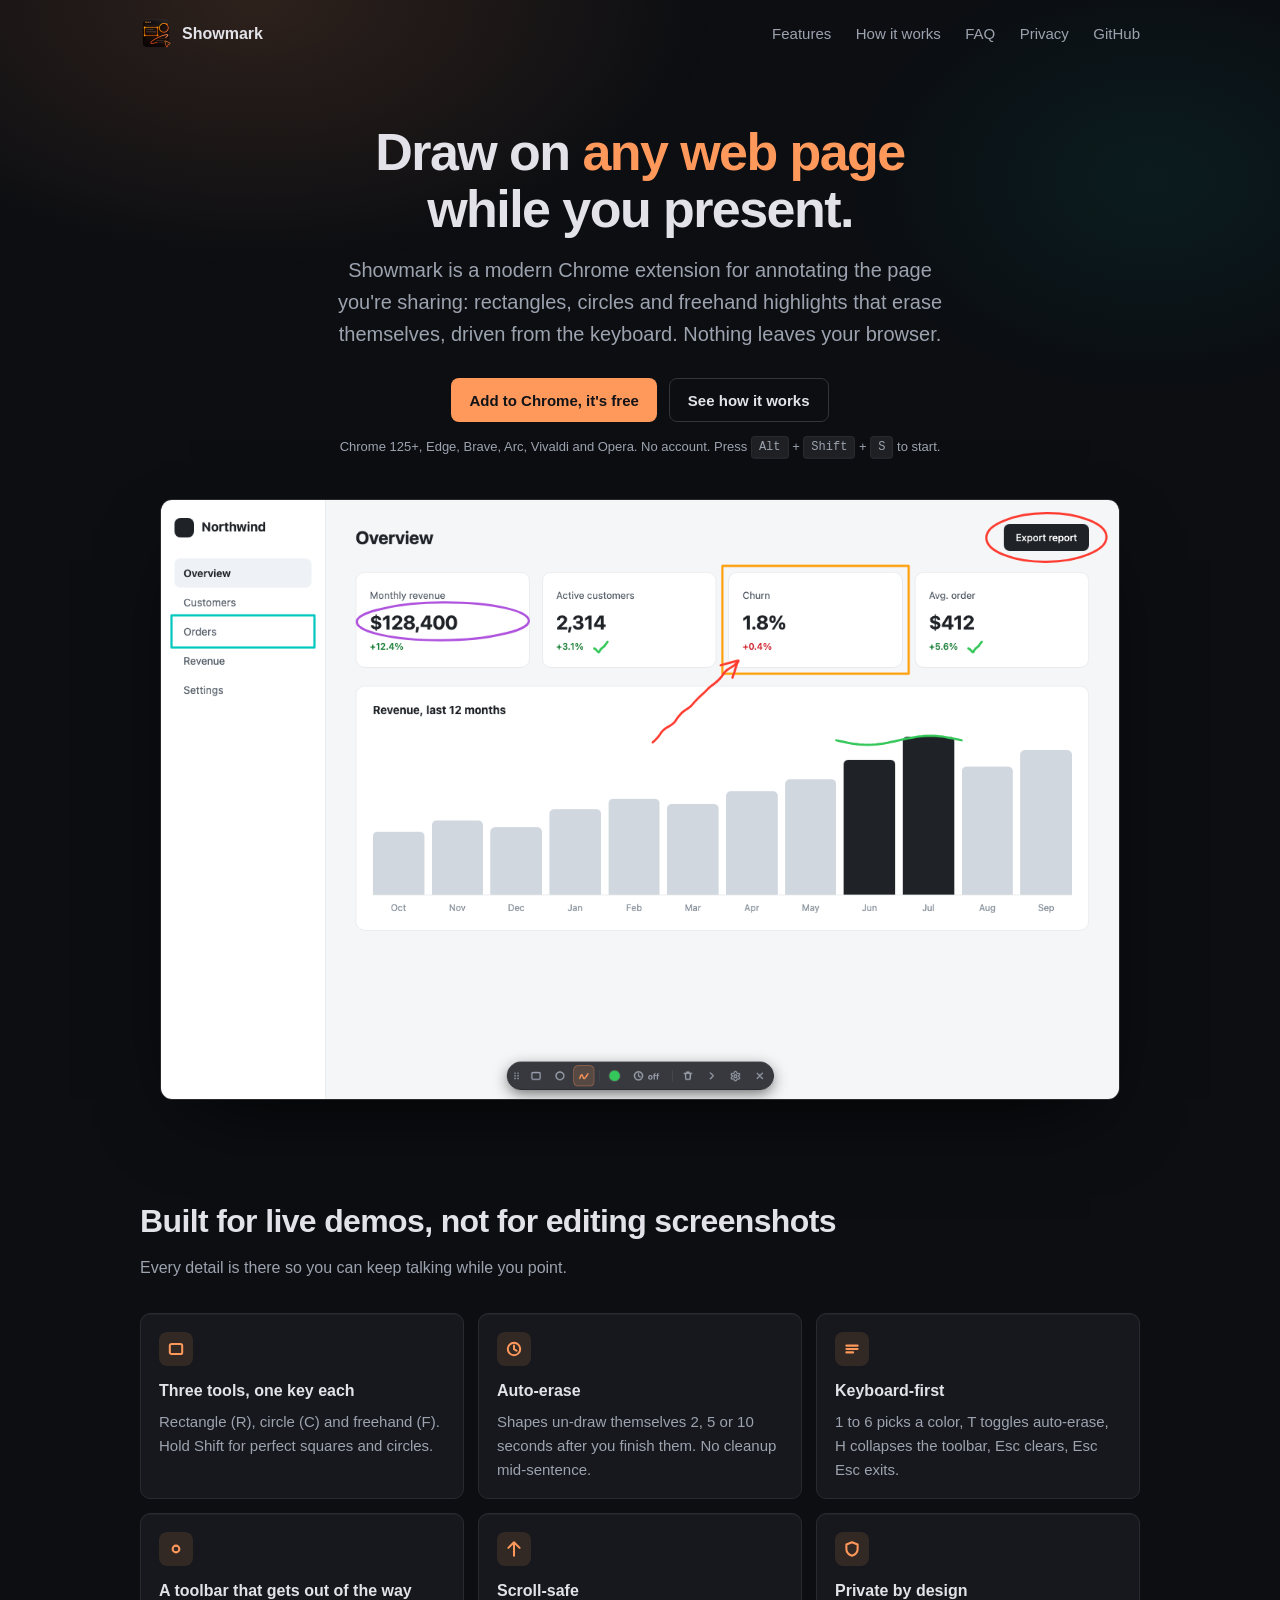
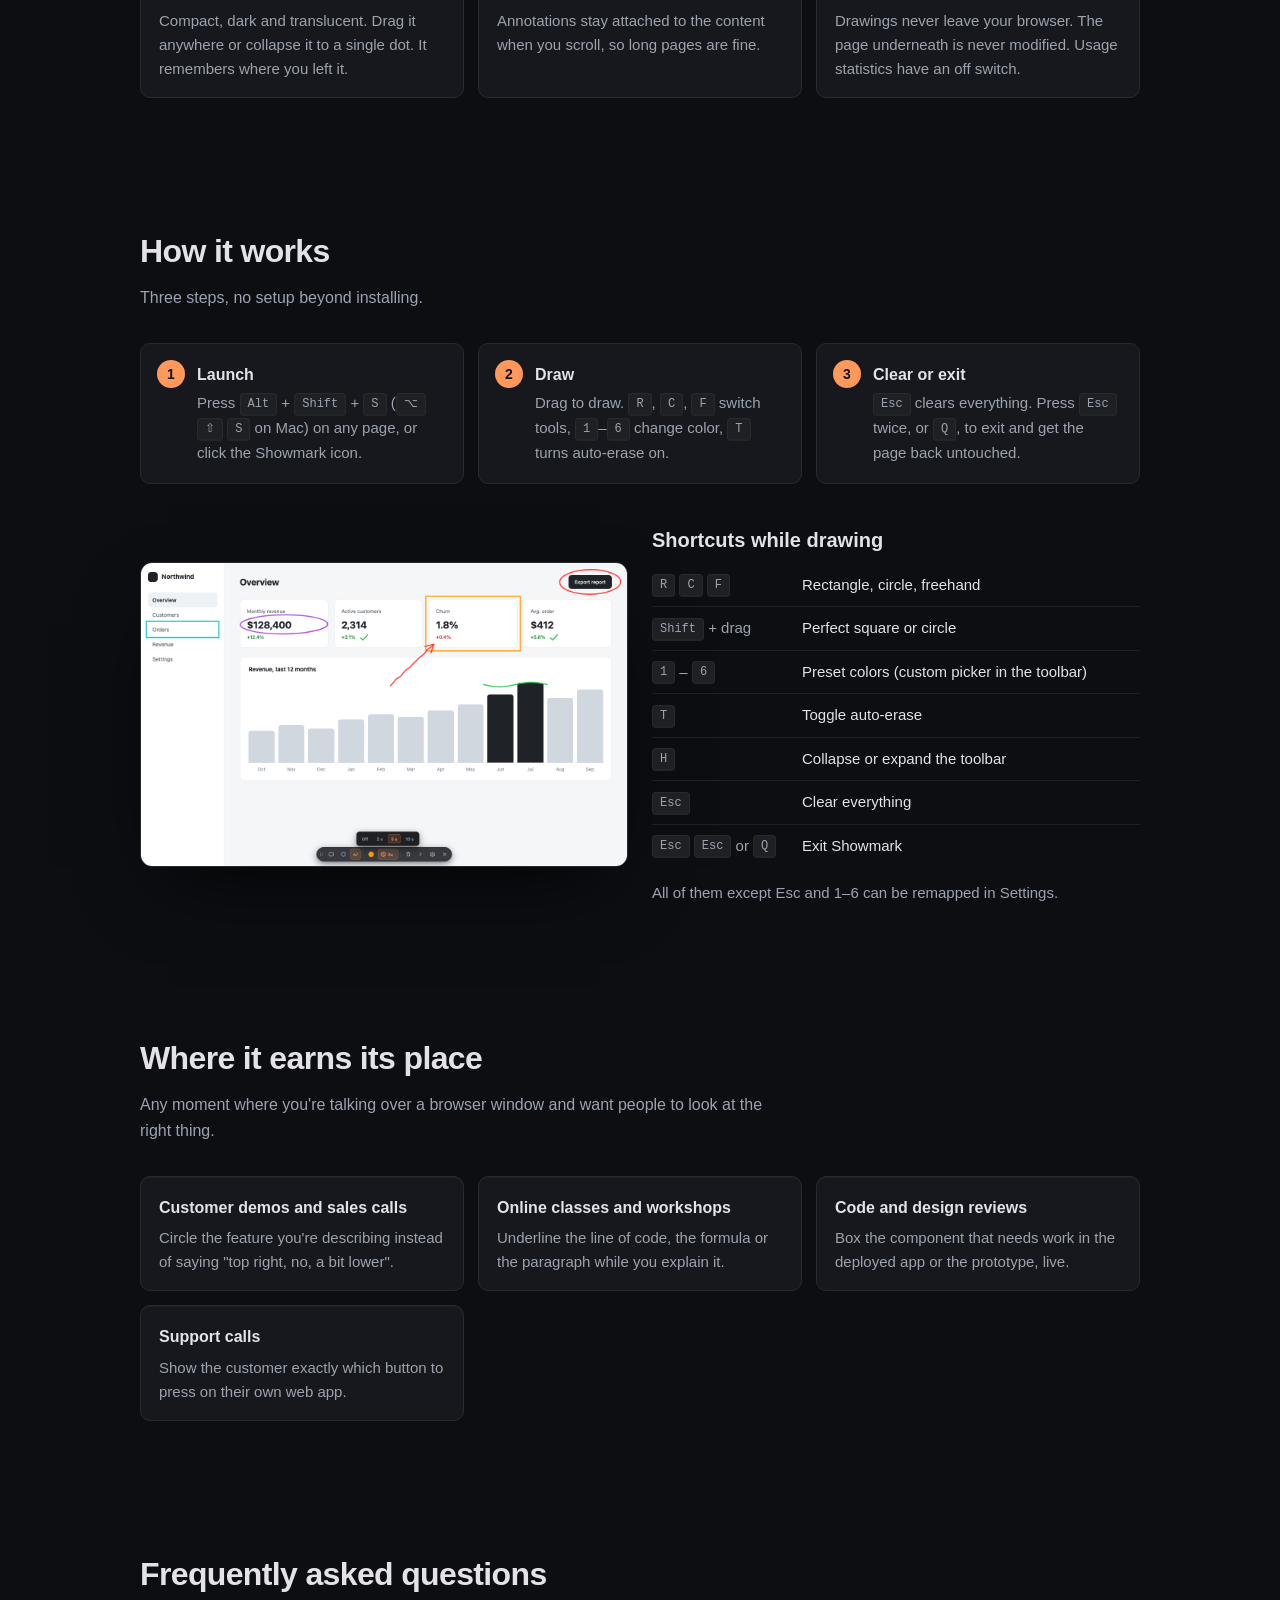
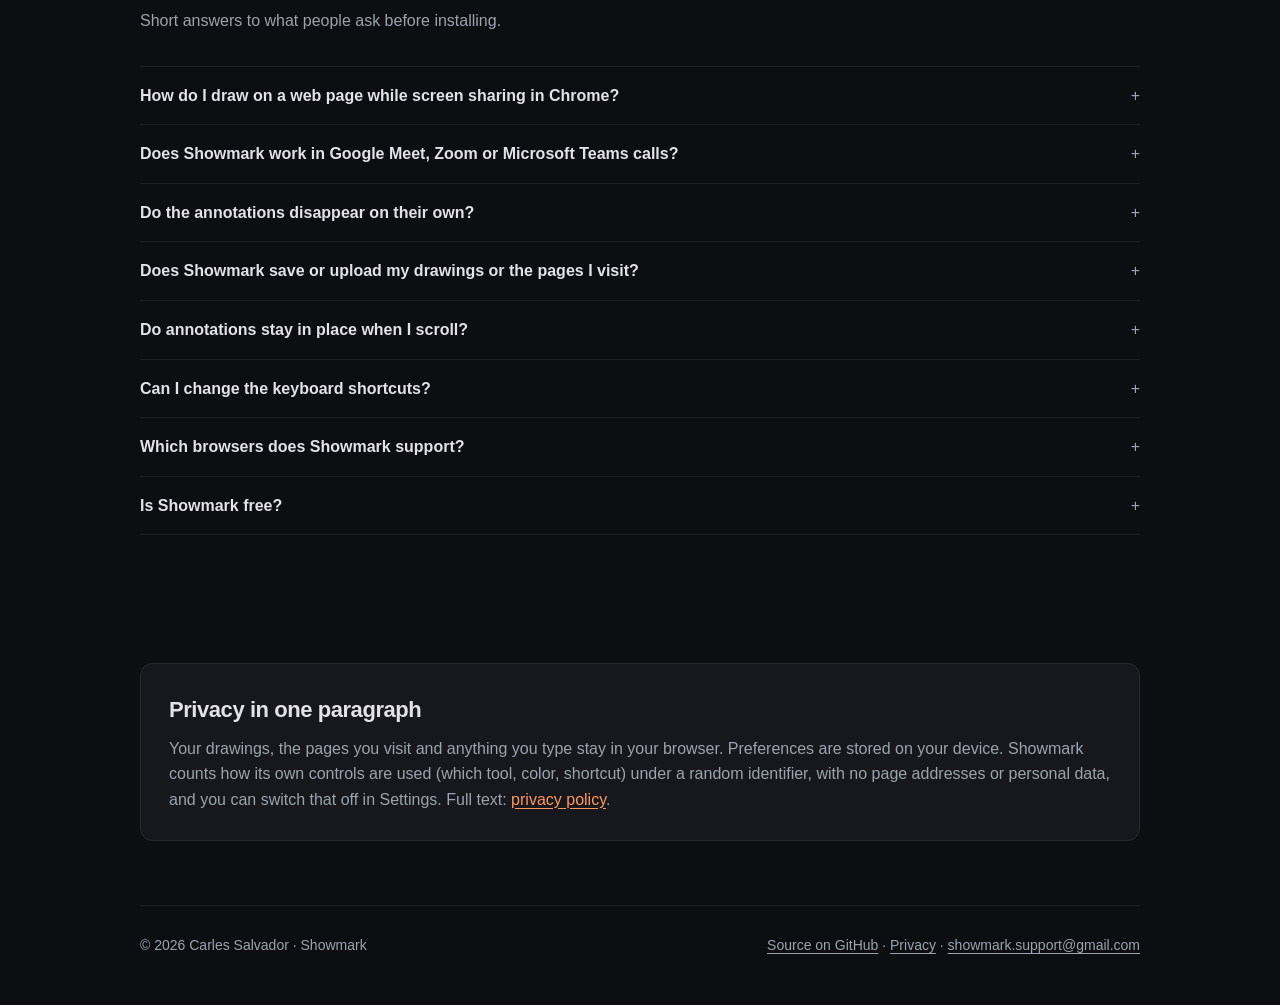
==== docs/index.html @ c2b87593 "Landing page on GitHub Pages (docs/) FAQ-first copy, SoftwareApplication + FAQPage JSON-LD, Open Gra" ====
<!doctype html>
<html lang="en">
<head>
  <meta charset="utf-8">
  <meta name="viewport" content="width=device-width, initial-scale=1">
  <title>Showmark – Draw and annotate on any web page while you present</title>
  <meta name="description" content="Showmark is a modern Chrome extension to draw rectangles, circles and freehand highlights on any web page while presenting or screen sharing. Auto-erase, keyboard shortcuts, nothing leaves your browser.">
  <link rel="canonical" href="https://csbertran.github.io/showmark/">
  <link rel="icon" href="icon.png">
  <!-- Google Search Console: paste the content value from Search Console → URL prefix property → HTML tag -->
  <meta name="google-site-verification" content="REPLACE_WITH_SEARCH_CONSOLE_TOKEN">
  <meta property="og:type" content="website">
  <meta property="og:title" content="Showmark – Draw and annotate on any web page while you present">
  <meta property="og:description" content="A modern Chrome extension for annotating any web page during demos, classes and screen shares. Free, keyboard-first, private.">
  <meta property="og:url" content="https://csbertran.github.io/showmark/">
  <meta property="og:image" content="https://csbertran.github.io/showmark/img/og.png">
  <meta name="twitter:card" content="summary_large_image">
  <meta name="theme-color" content="#0c0e12">
  <script type="application/ld+json">
  {
    "@context": "https://schema.org",
    "@graph": [
      {
        "@type": "SoftwareApplication",
        "name": "Showmark",
        "alternateName": "Showmark: Modern Draw & Annotate on Any Web Page",
        "applicationCategory": "BrowserApplication",
        "applicationSubCategory": "Screen annotation",
        "operatingSystem": "Chrome 125+, Microsoft Edge, Brave, Arc, Vivaldi, Opera",
        "browserRequirements": "Requires a Chromium-based browser, version 125 or newer",
        "offers": { "@type": "Offer", "price": "0", "priceCurrency": "USD" },
        "description": "A modern Chrome extension to draw rectangles, circles and freehand highlights on any web page while presenting or screen sharing. Shapes auto-erase after a few seconds, everything is keyboard-driven, and drawings never leave the browser.",
        "url": "https://csbertran.github.io/showmark/",
        "image": "https://csbertran.github.io/showmark/img/og.png",
        "screenshot": "https://csbertran.github.io/showmark/img/annotate.png",
        "softwareVersion": "1.1.0",
        "featureList": [
          "Rectangle, circle and freehand drawing on any web page",
          "Auto-erase after 2, 5 or 10 seconds",
          "Keyboard shortcuts for every action",
          "Six preset colors plus a custom color picker",
          "Draggable, collapsible floating toolbar",
          "Annotations stay attached to content while scrolling",
          "Remappable shortcuts and drawing defaults"
        ],
        "author": { "@type": "Person", "name": "Carles Salvador" },
        "privacyPolicy": "https://csbertran.github.io/showmark/privacy.html"
      },
      {
        "@type": "FAQPage",
        "mainEntity": [
          { "@type": "Question", "name": "How do I draw on a web page while screen sharing in Chrome?", "acceptedAnswer": { "@type": "Answer", "text": "Install Showmark, press Alt+Shift+S (Option+Shift+S on Mac) on any page and drag to draw. Press R, C or F to switch between rectangle, circle and freehand, Esc to clear, and Esc twice to exit. The drawing overlay sits on top of the page, so anyone watching your shared screen or tab sees it." } },
          { "@type": "Question", "name": "Does Showmark work in Google Meet, Zoom or Microsoft Teams calls?", "acceptedAnswer": { "@type": "Answer", "text": "Yes. Showmark draws on the browser tab itself, so it works with any video call or recording tool where you share your screen or a Chrome tab. It does not depend on the call software." } },
          { "@type": "Question", "name": "Do the annotations disappear on their own?", "acceptedAnswer": { "@type": "Answer", "text": "Optionally. Turn on auto-erase and each shape un-draws itself 2, 5 or 10 seconds after you finish it, so you never have to clean up mid-demo. With auto-erase off, shapes stay until you press Esc." } },
          { "@type": "Question", "name": "Does Showmark save or upload my drawings or the pages I visit?", "acceptedAnswer": { "@type": "Answer", "text": "No. Drawings exist only while the overlay is open and are discarded when you exit, reload or navigate. Page addresses and content are never collected. Showmark counts how its own buttons and shortcuts are used under a random identifier, and you can switch that off in Settings." } },
          { "@type": "Question", "name": "Do annotations stay in place when I scroll?", "acceptedAnswer": { "@type": "Answer", "text": "Yes. Shapes are anchored to the page content, so they move with it when you scroll." } },
          { "@type": "Question", "name": "Can I change the keyboard shortcuts?", "acceptedAnswer": { "@type": "Answer", "text": "Yes. Every drawing shortcut can be remapped on the Settings page, and the launch shortcut is managed in chrome://extensions/shortcuts." } },
          { "@type": "Question", "name": "Which browsers does Showmark support?", "acceptedAnswer": { "@type": "Answer", "text": "Google Chrome 125 or newer and other Chromium browsers such as Microsoft Edge, Brave, Arc, Vivaldi and Opera. It cannot draw on browser pages such as chrome:// or the Chrome Web Store." } },
          { "@type": "Question", "name": "Is Showmark free?", "acceptedAnswer": { "@type": "Answer", "text": "Yes. Showmark is free, has no account and no ads." } }
        ]
      }
    ]
  }
  </script>
  <style>
    :root {
      color-scheme: dark;
      --canvas: #0c0e12; --surface: #111317; --surface-1: #16181d; --surface-high: #1e2024; --surface-highest: #282a2e;
      --border: #282a2e; --border-2: #333539; --divider: rgba(255,255,255,.08);
      --fg: #e2e2e8; --muted: #9ca3af; --primary: #ff985b; --on-primary: #111317; --primary-glow: rgba(255,152,91,.25);
      --teal: #00c7be; --green: #34c759;
      --sans: -apple-system, BlinkMacSystemFont, "Segoe UI", Roboto, sans-serif;
      --mono: ui-monospace, SFMono-Regular, Menlo, monospace;
    }
    * { box-sizing: border-box; }
    html { scroll-behavior: smooth; }
    body { margin: 0; background: var(--canvas); color: var(--fg); font: 400 1rem/1.6 var(--sans); -webkit-font-smoothing: antialiased; }
    body::before { content: ''; position: fixed; inset: 0; z-index: -1; pointer-events: none;
      background: radial-gradient(60% 50% at 20% 0%, rgba(255,152,91,.14), transparent 60%),
                  radial-gradient(40% 40% at 90% 20%, rgba(0,199,190,.08), transparent 60%); }
    a { color: var(--primary); text-underline-offset: 3px; }
    .wrap { max-width: 1040px; margin: 0 auto; padding-inline: 20px; }
    header.top { display: flex; align-items: center; justify-content: space-between; padding-block: 18px; }
    .brand { display: flex; align-items: center; gap: 10px; font-weight: 600; text-decoration: none; color: var(--fg); }
    .brand img { width: 32px; height: 32px; border-radius: 8px; }
    nav a { color: var(--muted); text-decoration: none; margin-left: 20px; font-size: .9375rem; }
    nav a:hover { color: var(--fg); }
    .btn { display: inline-flex; align-items: center; gap: 8px; appearance: none; border: 0; border-radius: 8px; cursor: pointer;
           font: 600 .9375rem/1 var(--sans); padding: 0 18px; height: 44px; text-decoration: none; transition: filter .12s ease, box-shadow .12s ease; }
    .btn.primary { background: var(--primary); color: var(--on-primary); }
    .btn.primary:hover { filter: brightness(1.08); box-shadow: 0 0 0 1px var(--primary), 0 0 16px var(--primary-glow); }
    .btn.ghost { background: transparent; color: var(--fg); border: 1px solid var(--border-2); }
    .btn.ghost:hover { background: var(--surface-high); }
    .hero { padding-block: 56px 32px; text-align: center; }
    .hero h1 { font-size: clamp(2rem, 5vw, 3.25rem); line-height: 1.1; letter-spacing: -.03em; margin: 0 0 16px; font-weight: 600; }
    .hero h1 em { font-style: normal; color: var(--primary); }
    .hero p.lede { color: var(--muted); font-size: clamp(1.0625rem, 2vw, 1.25rem); max-width: 640px; margin: 0 auto 28px; }
    .cta { display: flex; gap: 12px; justify-content: center; flex-wrap: wrap; }
    .fine { color: var(--muted); font-size: .8125rem; margin-top: 14px; }
    kbd { display: inline-block; font: 500 .75rem/1 var(--mono); padding: 4px 7px; color: var(--muted); background: var(--surface-high);
          border: 1px solid var(--border); border-bottom: 2px solid #22252a; border-radius: 4px; vertical-align: middle; }
    .shot { margin: 40px auto 0; border-radius: 12px; overflow: hidden; border: 1px solid var(--border); box-shadow: 0 30px 80px -30px rgba(0,0,0,.9); max-width: 100%; }
    .shot img { display: block; width: 100%; height: auto; }
    section { padding-block: 64px; }
    section h2 { font-size: clamp(1.5rem, 3vw, 2rem); letter-spacing: -.02em; margin: 0 0 8px; font-weight: 600; }
    section p.sub { color: var(--muted); margin: 0 0 32px; max-width: 640px; }
    .grid { display: grid; grid-template-columns: repeat(auto-fit, minmax(260px, 1fr)); gap: 14px; }
    .card { background: var(--surface-1); border: 1px solid var(--border); border-radius: 10px; padding: 18px 18px 16px; box-shadow: inset 0 1px 0 rgba(255,255,255,.04); }
    .card h3 { margin: 0 0 6px; font-size: 1rem; font-weight: 600; }
    .card p { margin: 0; color: var(--muted); font-size: .9375rem; }
    .card .ic { width: 34px; height: 34px; border-radius: 8px; display: grid; place-items: center; margin-bottom: 12px; background: rgba(255,152,91,.12); color: var(--primary); }
    .card .ic svg { width: 18px; height: 18px; fill: none; stroke: currentColor; stroke-width: 1.8; stroke-linecap: round; stroke-linejoin: round; }
    .steps { counter-reset: s; display: grid; grid-template-columns: repeat(auto-fit, minmax(220px, 1fr)); gap: 14px; }
    .step { position: relative; padding: 18px 18px 18px 56px; background: var(--surface-1); border: 1px solid var(--border); border-radius: 10px; }
    .step::before { counter-increment: s; content: counter(s); position: absolute; left: 16px; top: 16px; width: 28px; height: 28px; border-radius: 50%;
                    display: grid; place-items: center; background: var(--primary); color: var(--on-primary); font: 600 .875rem/1 var(--sans); }
    .step h3 { margin: 0 0 4px; font-size: 1rem; }
    .step p { margin: 0; color: var(--muted); font-size: .9375rem; }
    .two { display: grid; grid-template-columns: repeat(auto-fit, minmax(300px, 1fr)); gap: 24px; align-items: center; }
    .two .shot { margin: 0; }
    table.keys { border-collapse: collapse; width: 100%; font-size: .9375rem; }
    table.keys td { padding: 9px 0; border-top: 1px solid var(--divider); }
    table.keys tr:first-child td { border-top: 0; }
    table.keys td:first-child { width: 150px; color: var(--muted); white-space: nowrap; }
    .faq details { border-top: 1px solid var(--divider); padding: 4px 0; }
    .faq details:last-child { border-bottom: 1px solid var(--divider); }
    .faq summary { cursor: pointer; font-weight: 600; padding: 12px 0; list-style: none; display: flex; justify-content: space-between; gap: 16px; }
    .faq summary::-webkit-details-marker { display: none; }
    .faq summary::after { content: '+'; color: var(--muted); font-weight: 400; flex: none; }
    .faq details[open] summary::after { content: '–'; }
    .faq p { margin: 0 0 14px; color: var(--muted); }
    .privacy { background: var(--surface-1); border: 1px solid var(--border); border-radius: 12px; padding: 28px; }
    .privacy ul { margin: 12px 0 0; padding-left: 20px; color: var(--muted); }
    footer { border-top: 1px solid var(--divider); padding-block: 28px 48px; color: var(--muted); font-size: .875rem; display: flex; justify-content: space-between; gap: 16px; flex-wrap: wrap; }
    footer a { color: var(--muted); }
    @media (max-width: 640px) { nav a:not(:last-child) { display: none; } section { padding-block: 44px; } }
  </style>
</head>
<body>
<div class="wrap">
  <header class="top">
    <a class="brand" href="./"><img src="icon.png" alt="" width="32" height="32">Showmark</a>
    <nav>
      <a href="#features">Features</a>
      <a href="#how">How it works</a>
      <a href="#faq">FAQ</a>
      <a href="privacy.html">Privacy</a>
      <a href="https://github.com/csbertran/showmark">GitHub</a>
    </nav>
  </header>

  <main>
    <section class="hero" style="padding-top:56px">
      <h1>Draw on <em>any web page</em><br>while you present.</h1>
      <p class="lede">Showmark is a modern Chrome extension for annotating the page you're sharing: rectangles, circles and freehand highlights that erase themselves, driven from the keyboard. Nothing leaves your browser.</p>
      <div class="cta">
        <!-- TODO: replace with the item URL once published: https://chromewebstore.google.com/detail/<extension-id> -->
        <a class="btn primary" id="install" href="https://chromewebstore.google.com/search/Showmark?utm_source=landing&utm_medium=web&utm_campaign=hero">Add to Chrome, it's free</a>
        <a class="btn ghost" href="#how">See how it works</a>
      </div>
      <p class="fine">Chrome 125+, Edge, Brave, Arc, Vivaldi and Opera. No account. Press <kbd>Alt</kbd> + <kbd>Shift</kbd> + <kbd>S</kbd> to start.</p>
      <figure class="shot" style="max-width:960px">
        <img src="img/annotate.png" alt="A dashboard web page annotated with Showmark: an orange rectangle around a KPI card, a red circle around a button, a purple circle around a figure, a green underline under a chart peak and a red freehand arrow. The floating toolbar sits at the bottom." width="1280" height="800" loading="eager">
      </figure>
    </section>

    <section id="features">
      <h2>Built for live demos, not for editing screenshots</h2>
      <p class="sub">Every detail is there so you can keep talking while you point.</p>
      <div class="grid">
        <div class="card"><div class="ic"><svg viewBox="0 0 16 16"><rect x="2.5" y="3.5" width="11" height="9" rx="1.5"/></svg></div><h3>Three tools, one key each</h3><p>Rectangle (R), circle (C) and freehand (F). Hold Shift for perfect squares and circles.</p></div>
        <div class="card"><div class="ic"><svg viewBox="0 0 16 16"><circle cx="8" cy="8" r="5.5"/><path d="M8 5v3.2l2.2 1.3"/></svg></div><h3>Auto-erase</h3><p>Shapes un-draw themselves 2, 5 or 10 seconds after you finish them. No cleanup mid-sentence.</p></div>
        <div class="card"><div class="ic"><svg viewBox="0 0 16 16"><path d="M3 5h10M3 8h10M3 11h6"/></svg></div><h3>Keyboard-first</h3><p>1 to 6 picks a color, T toggles auto-erase, H collapses the toolbar, Esc clears, Esc Esc exits.</p></div>
        <div class="card"><div class="ic"><svg viewBox="0 0 16 16"><circle cx="8" cy="8" r="3"/></svg></div><h3>A toolbar that gets out of the way</h3><p>Compact, dark and translucent. Drag it anywhere or collapse it to a single dot. It remembers where you left it.</p></div>
        <div class="card"><div class="ic"><svg viewBox="0 0 16 16"><path d="M8 2v12M3 7l5-5 5 5"/></svg></div><h3>Scroll-safe</h3><p>Annotations stay attached to the content when you scroll, so long pages are fine.</p></div>
        <div class="card"><div class="ic"><svg viewBox="0 0 16 16"><path d="M8 2l5 2v4c0 3-2.2 5-5 6-2.8-1-5-3-5-6V4z"/></svg></div><h3>Private by design</h3><p>Drawings never leave your browser. The page underneath is never modified. Usage statistics have an off switch.</p></div>
      </div>
    </section>

    <section id="how">
      <h2>How it works</h2>
      <p class="sub">Three steps, no setup beyond installing.</p>
      <div class="steps">
        <div class="step"><h3>Launch</h3><p>Press <kbd>Alt</kbd> + <kbd>Shift</kbd> + <kbd>S</kbd> (<kbd>⌥</kbd> <kbd>⇧</kbd> <kbd>S</kbd> on Mac) on any page, or click the Showmark icon.</p></div>
        <div class="step"><h3>Draw</h3><p>Drag to draw. <kbd>R</kbd>, <kbd>C</kbd>, <kbd>F</kbd> switch tools, <kbd>1</kbd>–<kbd>6</kbd> change color, <kbd>T</kbd> turns auto-erase on.</p></div>
        <div class="step"><h3>Clear or exit</h3><p><kbd>Esc</kbd> clears everything. Press <kbd>Esc</kbd> twice, or <kbd>Q</kbd>, to exit and get the page back untouched.</p></div>
      </div>

      <div class="two" style="margin-top:40px">
        <figure class="shot"><img src="img/auto-erase.png" alt="Showmark toolbar with the auto-erase menu open, showing Off, 2 s, 5 s and 10 s options" width="1280" height="800" loading="lazy"></figure>
        <div>
          <h3 style="margin:0 0 8px;font-size:1.25rem">Shortcuts while drawing</h3>
          <table class="keys">
            <tr><td><kbd>R</kbd> <kbd>C</kbd> <kbd>F</kbd></td><td>Rectangle, circle, freehand</td></tr>
            <tr><td><kbd>Shift</kbd> + drag</td><td>Perfect square or circle</td></tr>
            <tr><td><kbd>1</kbd> – <kbd>6</kbd></td><td>Preset colors (custom picker in the toolbar)</td></tr>
            <tr><td><kbd>T</kbd></td><td>Toggle auto-erase</td></tr>
            <tr><td><kbd>H</kbd></td><td>Collapse or expand the toolbar</td></tr>
            <tr><td><kbd>Esc</kbd></td><td>Clear everything</td></tr>
            <tr><td><kbd>Esc</kbd> <kbd>Esc</kbd> or <kbd>Q</kbd></td><td>Exit Showmark</td></tr>
          </table>
          <p style="color:var(--muted);font-size:.9375rem;margin:14px 0 0">All of them except Esc and 1–6 can be remapped in Settings.</p>
        </div>
      </div>
    </section>

    <section id="uses">
      <h2>Where it earns its place</h2>
      <p class="sub">Any moment where you're talking over a browser window and want people to look at the right thing.</p>
      <div class="grid">
        <div class="card"><h3>Customer demos and sales calls</h3><p>Circle the feature you're describing instead of saying "top right, no, a bit lower".</p></div>
        <div class="card"><h3>Online classes and workshops</h3><p>Underline the line of code, the formula or the paragraph while you explain it.</p></div>
        <div class="card"><h3>Code and design reviews</h3><p>Box the component that needs work in the deployed app or the prototype, live.</p></div>
        <div class="card"><h3>Support calls</h3><p>Show the customer exactly which button to press on their own web app.</p></div>
      </div>
    </section>

    <section id="faq" class="faq">
      <h2>Frequently asked questions</h2>
      <p class="sub">Short answers to what people ask before installing.</p>
      <details><summary>How do I draw on a web page while screen sharing in Chrome?</summary><p>Install Showmark, press Alt+Shift+S (Option+Shift+S on Mac) on any page and drag to draw. Press R, C or F to switch between rectangle, circle and freehand, Esc to clear, and Esc twice to exit. The drawing overlay sits on top of the page, so anyone watching your shared screen or tab sees it.</p></details>
      <details><summary>Does Showmark work in Google Meet, Zoom or Microsoft Teams calls?</summary><p>Yes. Showmark draws on the browser tab itself, so it works with any video call or recording tool where you share your screen or a Chrome tab. It does not depend on the call software.</p></details>
      <details><summary>Do the annotations disappear on their own?</summary><p>Optionally. Turn on auto-erase and each shape un-draws itself 2, 5 or 10 seconds after you finish it, so you never have to clean up mid-demo. With auto-erase off, shapes stay until you press Esc.</p></details>
      <details><summary>Does Showmark save or upload my drawings or the pages I visit?</summary><p>No. Drawings exist only while the overlay is open and are discarded when you exit, reload or navigate. Page addresses and content are never collected. Showmark counts how its own buttons and shortcuts are used under a random identifier, and you can switch that off in Settings. <a href="privacy.html">Privacy policy</a>.</p></details>
      <details><summary>Do annotations stay in place when I scroll?</summary><p>Yes. Shapes are anchored to the page content, so they move with it when you scroll.</p></details>
      <details><summary>Can I change the keyboard shortcuts?</summary><p>Yes. Every drawing shortcut can be remapped on the Settings page, and the launch shortcut is managed in chrome://extensions/shortcuts.</p></details>
      <details><summary>Which browsers does Showmark support?</summary><p>Google Chrome 125 or newer and other Chromium browsers such as Microsoft Edge, Brave, Arc, Vivaldi and Opera. It cannot draw on browser pages such as chrome:// or the Chrome Web Store.</p></details>
      <details><summary>Is Showmark free?</summary><p>Yes. Showmark is free, has no account and no ads.</p></details>
    </section>

    <section id="privacy-summary">
      <div class="privacy">
        <h2 style="font-size:1.375rem">Privacy in one paragraph</h2>
        <p style="color:var(--muted);margin:0">Your drawings, the pages you visit and anything you type stay in your browser. Preferences are stored on your device. Showmark counts how its own controls are used (which tool, color, shortcut) under a random identifier, with no page addresses or personal data, and you can switch that off in Settings. Full text: <a href="privacy.html">privacy policy</a>.</p>
      </div>
    </section>
  </main>

  <footer>
    <span>© 2026 Carles Salvador · Showmark</span>
    <span><a href="https://github.com/csbertran/showmark">Source on GitHub</a> · <a href="privacy.html">Privacy</a> · <a href="mailto:showmark.support@gmail.com">showmark.support@gmail.com</a></span>
  </footer>
</div>

<!-- PostHog web analytics for this landing page only. The extension itself uses a separate first-party client. -->
<script>
  !function(t,e){var o,n,p,r;e.__SV||(window.posthog=e,e._i=[],e.init=function(i,s,a){function g(t,e){var o=e.split(".");2==o.length&&(t=t[o[0]],e=o[1]),t[e]=function(){t.push([e].concat(Array.prototype.slice.call(arguments,0)))}}(p=t.createElement("script")).type="text/javascript",p.crossOrigin="anonymous",p.async=!0,p.src=s.api_host.replace(".i.posthog.com","-assets.i.posthog.com")+"/static/array.js",(r=t.getElementsByTagName("script")[0]).parentNode.insertBefore(p,r);var u=e;for(void 0!==a?u=e[a]=[]:a="posthog",u.people=u.people||[],u.toString=function(t){var e="posthog";return"posthog"!==a&&(e+="."+a),t||(e+=" (stub)"),e},u.people.toString=function(){return u.toString(1)+".people (stub)"},o="init capture register register_once register_for_session unregister unregister_for_session getFeatureFlag getFeatureFlagPayload isFeatureEnabled reloadFeatureFlags updateEarlyAccessFeatureEnrollment getEarlyAccessFeatures on onFeatureFlags onSurveysLoaded onSessionId getSurveys getActiveMatchingSurveys renderSurvey canRenderSurvey canRenderSurveyAsync identify setPersonProperties group resetGroups setPersonPropertiesForFlags resetPersonPropertiesForFlags setGroupPropertiesForFlags resetGroupPropertiesForFlags reset get_distinct_id getGroups get_session_id get_session_replay_url alias set_config startSessionRecording stopSessionRecording sessionRecordingStarted captureException loadToolbar get_property getSessionProperty createPersonProfile opt_in_capturing opt_out_capturing has_opted_in_capturing has_opted_out_capturing clear_opt_in_out_capturing debug getPageViewId captureTraceFeedback captureTraceMetric".split(" "),n=0;n<o.length;n++)g(u,o[n]);e._i.push([i,s,a])},e.__SV=1)}(document,window.posthog||[]);
  posthog.init('phc_uBKbcm8kqxYUEsazt9bxXQ3jgDkjHeEuF96sA85FtNo6', { api_host: 'https://eu.i.posthog.com', defaults: '2026-05-30', persistence: 'localStorage' });
  document.getElementById('install').addEventListener('click', function () { posthog.capture('landing_install_clicked', { placement: 'hero' }); });
</script>
</body>
</html>
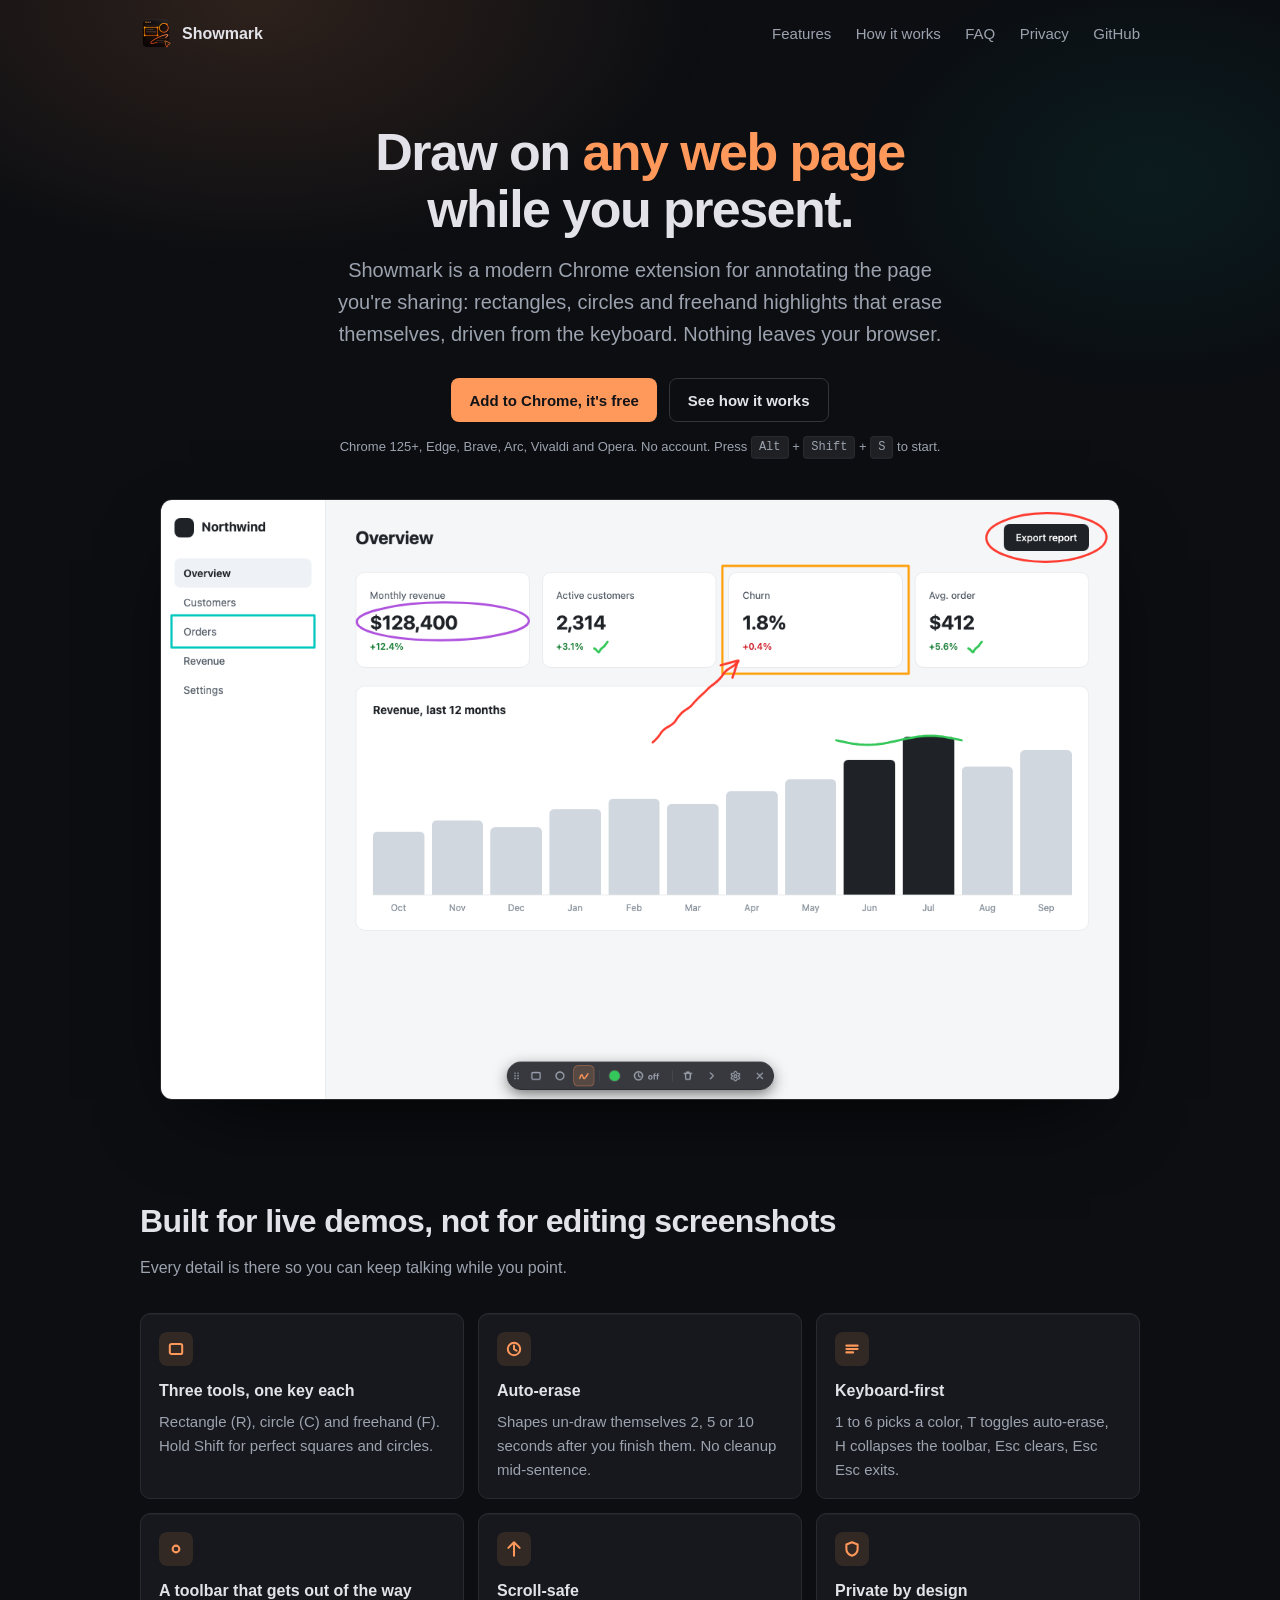
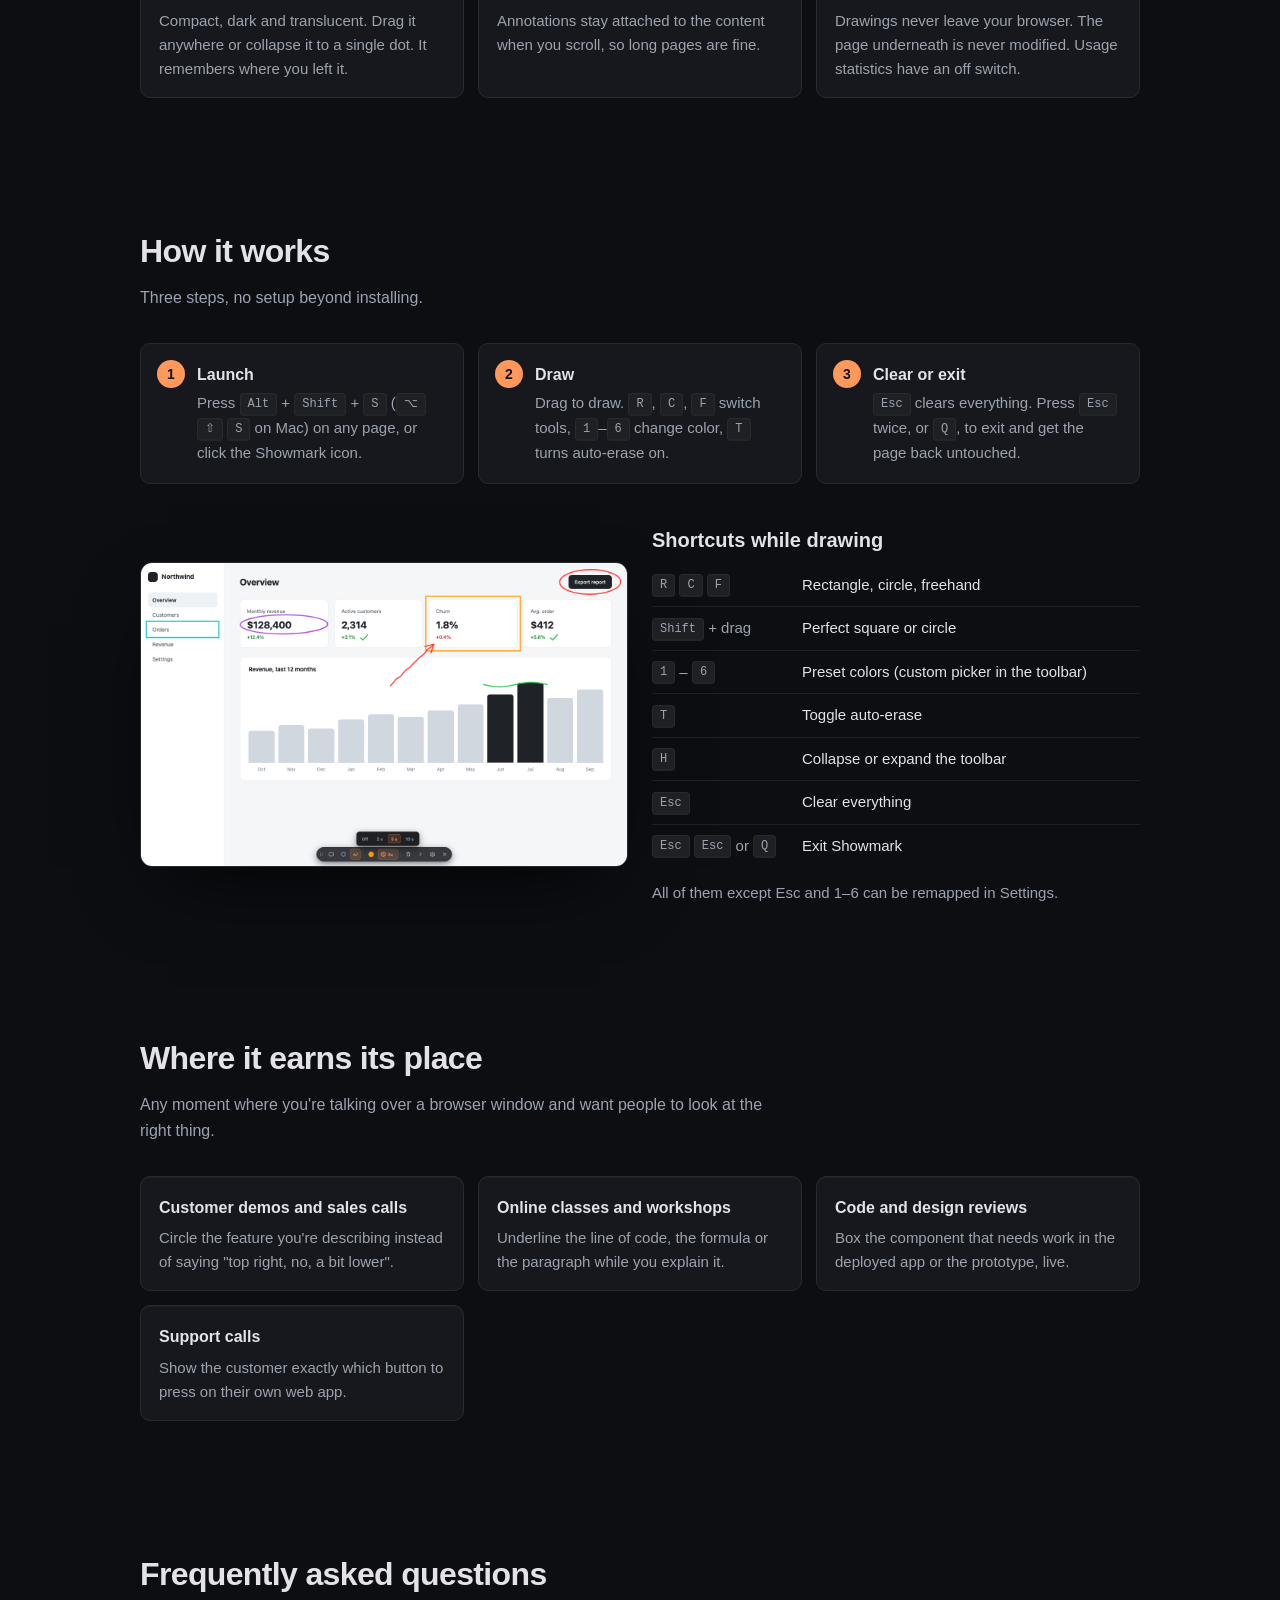
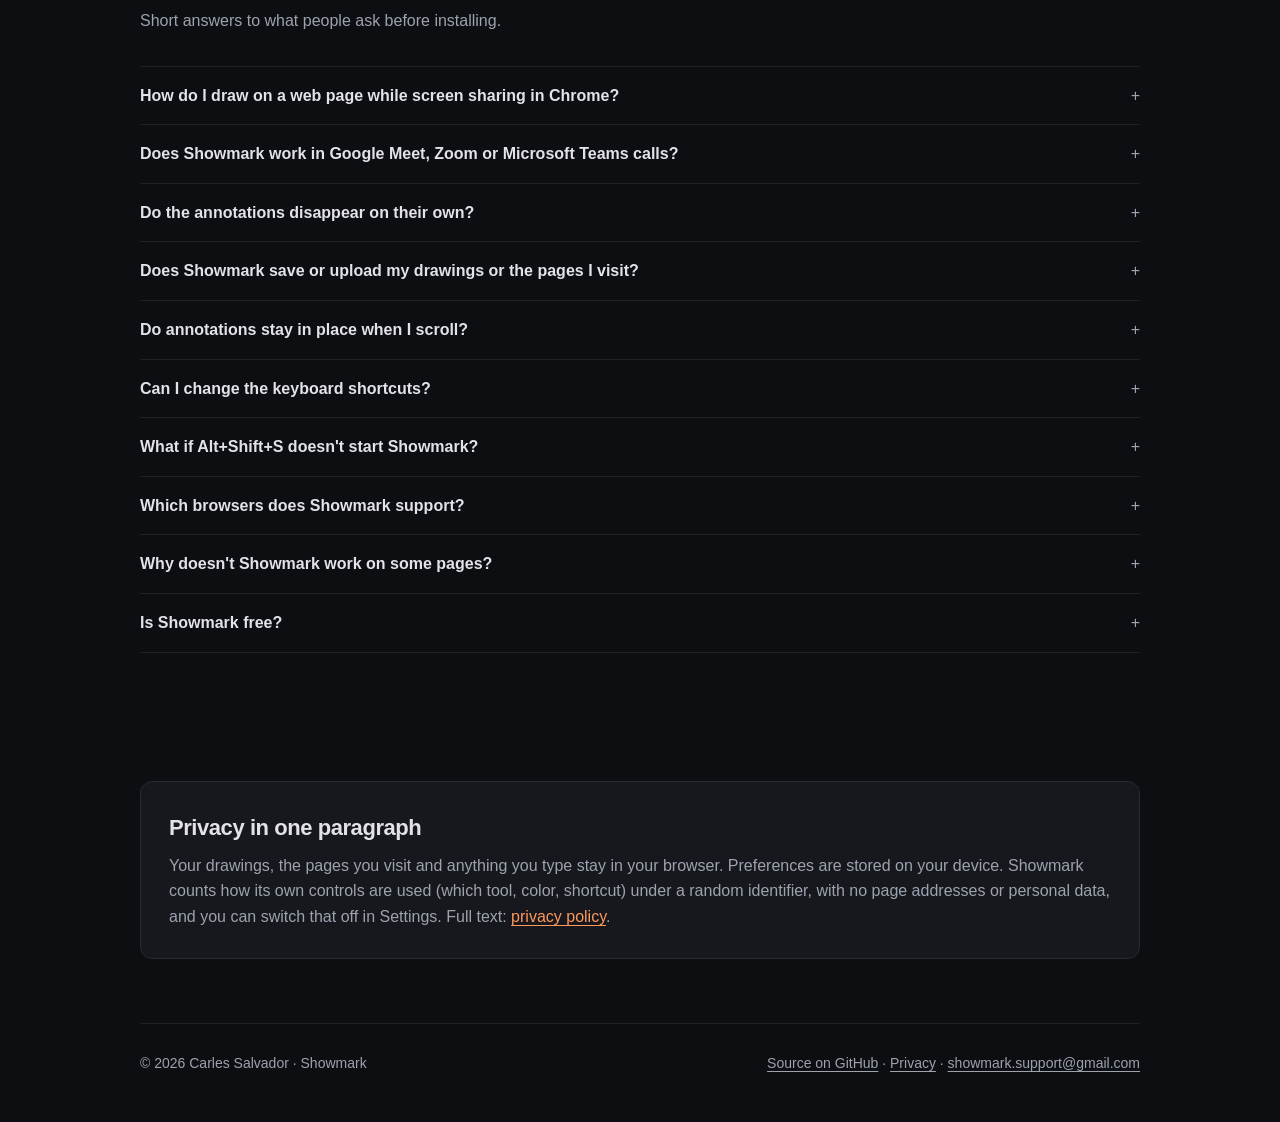
==== commit 437cdbda: "1.2.0: explain restricted pages, offer pinning when the shortcut is missing - Restricted pages (brow" ====
--- a/docs/index.html
+++ b/docs/index.html
@@ -5,15 +5,14 @@
   <meta name="viewport" content="width=device-width, initial-scale=1">
   <title>Showmark – Draw and annotate on any web page while you present</title>
   <meta name="description" content="Showmark is a modern Chrome extension to draw rectangles, circles and freehand highlights on any web page while presenting or screen sharing. Auto-erase, keyboard shortcuts, nothing leaves your browser.">
-  <link rel="canonical" href="https://csbertran.github.io/showmark/">
+  <link rel="canonical" href="https://showmark.pages.dev/">
   <link rel="icon" href="icon.png">
-  <!-- Google Search Console: paste the content value from Search Console → URL prefix property → HTML tag -->
-  <meta name="google-site-verification" content="REPLACE_WITH_SEARCH_CONSOLE_TOKEN">
+  <!-- Google Search Console is verified via docs/google48d0787814f511f6.html (HTML file method). -->
   <meta property="og:type" content="website">
   <meta property="og:title" content="Showmark – Draw and annotate on any web page while you present">
   <meta property="og:description" content="A modern Chrome extension for annotating any web page during demos, classes and screen shares. Free, keyboard-first, private.">
-  <meta property="og:url" content="https://csbertran.github.io/showmark/">
-  <meta property="og:image" content="https://csbertran.github.io/showmark/img/og.png">
+  <meta property="og:url" content="https://showmark.pages.dev/">
+  <meta property="og:image" content="https://showmark.pages.dev/img/og.png">
   <meta name="twitter:card" content="summary_large_image">
   <meta name="theme-color" content="#0c0e12">
   <script type="application/ld+json">
@@ -30,10 +29,12 @@
         "browserRequirements": "Requires a Chromium-based browser, version 125 or newer",
         "offers": { "@type": "Offer", "price": "0", "priceCurrency": "USD" },
         "description": "A modern Chrome extension to draw rectangles, circles and freehand highlights on any web page while presenting or screen sharing. Shapes auto-erase after a few seconds, everything is keyboard-driven, and drawings never leave the browser.",
-        "url": "https://csbertran.github.io/showmark/",
-        "image": "https://csbertran.github.io/showmark/img/og.png",
-        "screenshot": "https://csbertran.github.io/showmark/img/annotate.png",
-        "softwareVersion": "1.1.0",
+        "url": "https://showmark.pages.dev/",
+        "installUrl": "https://chromewebstore.google.com/detail/showmark-modern-draw-anno/dfojhmdfkljmojndockacpejlbflgpll",
+        "sameAs": ["https://chromewebstore.google.com/detail/showmark-modern-draw-anno/dfojhmdfkljmojndockacpejlbflgpll", "https://github.com/csbertran/showmark"],
+        "image": "https://showmark.pages.dev/img/og.png",
+        "screenshot": "https://showmark.pages.dev/img/annotate.png",
+        "softwareVersion": "1.2.0",
         "featureList": [
           "Rectangle, circle and freehand drawing on any web page",
           "Auto-erase after 2, 5 or 10 seconds",
@@ -44,7 +45,7 @@
           "Remappable shortcuts and drawing defaults"
         ],
         "author": { "@type": "Person", "name": "Carles Salvador" },
-        "privacyPolicy": "https://csbertran.github.io/showmark/privacy.html"
+        "privacyPolicy": "https://showmark.pages.dev/privacy"
       },
       {
         "@type": "FAQPage",
@@ -55,7 +56,9 @@
           { "@type": "Question", "name": "Does Showmark save or upload my drawings or the pages I visit?", "acceptedAnswer": { "@type": "Answer", "text": "No. Drawings exist only while the overlay is open and are discarded when you exit, reload or navigate. Page addresses and content are never collected. Showmark counts how its own buttons and shortcuts are used under a random identifier, and you can switch that off in Settings." } },
           { "@type": "Question", "name": "Do annotations stay in place when I scroll?", "acceptedAnswer": { "@type": "Answer", "text": "Yes. Shapes are anchored to the page content, so they move with it when you scroll." } },
           { "@type": "Question", "name": "Can I change the keyboard shortcuts?", "acceptedAnswer": { "@type": "Answer", "text": "Yes. Every drawing shortcut can be remapped on the Settings page, and the launch shortcut is managed in chrome://extensions/shortcuts." } },
-          { "@type": "Question", "name": "Which browsers does Showmark support?", "acceptedAnswer": { "@type": "Answer", "text": "Google Chrome 125 or newer and other Chromium browsers such as Microsoft Edge, Brave, Arc, Vivaldi and Opera. It cannot draw on browser pages such as chrome:// or the Chrome Web Store." } },
+          { "@type": "Question", "name": "What if Alt+Shift+S doesn't start Showmark?", "acceptedAnswer": { "@type": "Answer", "text": "Another extension or app probably already uses that combination, so Chrome couldn't assign it. The Settings page tells you when this happens. Set your own shortcut at chrome://extensions/shortcuts, or pin Showmark from the puzzle-piece menu and click its icon to start drawing." } },
+          { "@type": "Question", "name": "Which browsers does Showmark support?", "acceptedAnswer": { "@type": "Answer", "text": "Google Chrome 125 or newer and other Chromium browsers such as Microsoft Edge, Brave, Arc, Vivaldi and Opera." } },
+          { "@type": "Question", "name": "Why doesn't Showmark work on some pages?", "acceptedAnswer": { "@type": "Answer", "text": "Chrome doesn't let any extension draw on its own pages (chrome:// addresses, settings, new tabs), the Chrome Web Store or its built-in PDF viewer. If you launch Showmark there, the icon explains why. Local files opened from your computer work once you turn on Allow access to file URLs for Showmark in chrome://extensions." } },
           { "@type": "Question", "name": "Is Showmark free?", "acceptedAnswer": { "@type": "Answer", "text": "Yes. Showmark is free, has no account and no ads." } }
         ]
       }
@@ -154,8 +157,7 @@
       <h1>Draw on <em>any web page</em><br>while you present.</h1>
       <p class="lede">Showmark is a modern Chrome extension for annotating the page you're sharing: rectangles, circles and freehand highlights that erase themselves, driven from the keyboard. Nothing leaves your browser.</p>
       <div class="cta">
-        <!-- TODO: replace with the item URL once published: https://chromewebstore.google.com/detail/<extension-id> -->
-        <a class="btn primary" id="install" href="https://chromewebstore.google.com/search/Showmark?utm_source=landing&utm_medium=web&utm_campaign=hero">Add to Chrome, it's free</a>
+        <a class="btn primary" id="install" href="https://chromewebstore.google.com/detail/showmark-modern-draw-anno/dfojhmdfkljmojndockacpejlbflgpll?utm_source=landing&utm_medium=web&utm_campaign=hero">Add to Chrome, it's free</a>
         <a class="btn ghost" href="#how">See how it works</a>
       </div>
       <p class="fine">Chrome 125+, Edge, Brave, Arc, Vivaldi and Opera. No account. Press <kbd>Alt</kbd> + <kbd>Shift</kbd> + <kbd>S</kbd> to start.</p>
@@ -224,7 +226,9 @@
       <details><summary>Does Showmark save or upload my drawings or the pages I visit?</summary><p>No. Drawings exist only while the overlay is open and are discarded when you exit, reload or navigate. Page addresses and content are never collected. Showmark counts how its own buttons and shortcuts are used under a random identifier, and you can switch that off in Settings. <a href="privacy.html">Privacy policy</a>.</p></details>
       <details><summary>Do annotations stay in place when I scroll?</summary><p>Yes. Shapes are anchored to the page content, so they move with it when you scroll.</p></details>
       <details><summary>Can I change the keyboard shortcuts?</summary><p>Yes. Every drawing shortcut can be remapped on the Settings page, and the launch shortcut is managed in chrome://extensions/shortcuts.</p></details>
-      <details><summary>Which browsers does Showmark support?</summary><p>Google Chrome 125 or newer and other Chromium browsers such as Microsoft Edge, Brave, Arc, Vivaldi and Opera. It cannot draw on browser pages such as chrome:// or the Chrome Web Store.</p></details>
+      <details><summary>What if Alt+Shift+S doesn't start Showmark?</summary><p>Another extension or app probably already uses that combination, so Chrome couldn't assign it. The Settings page tells you when this happens. Set your own shortcut at chrome://extensions/shortcuts, or pin Showmark from the puzzle-piece menu and click its icon to start drawing.</p></details>
+      <details><summary>Which browsers does Showmark support?</summary><p>Google Chrome 125 or newer and other Chromium browsers such as Microsoft Edge, Brave, Arc, Vivaldi and Opera.</p></details>
+      <details><summary>Why doesn't Showmark work on some pages?</summary><p>Chrome doesn't let any extension draw on its own pages (chrome:// addresses, settings, new tabs), the Chrome Web Store or its built-in PDF viewer. If you launch Showmark there, the icon explains why. Local files opened from your computer work once you turn on "Allow access to file URLs" for Showmark in chrome://extensions.</p></details>
       <details><summary>Is Showmark free?</summary><p>Yes. Showmark is free, has no account and no ads.</p></details>
     </section>
 
